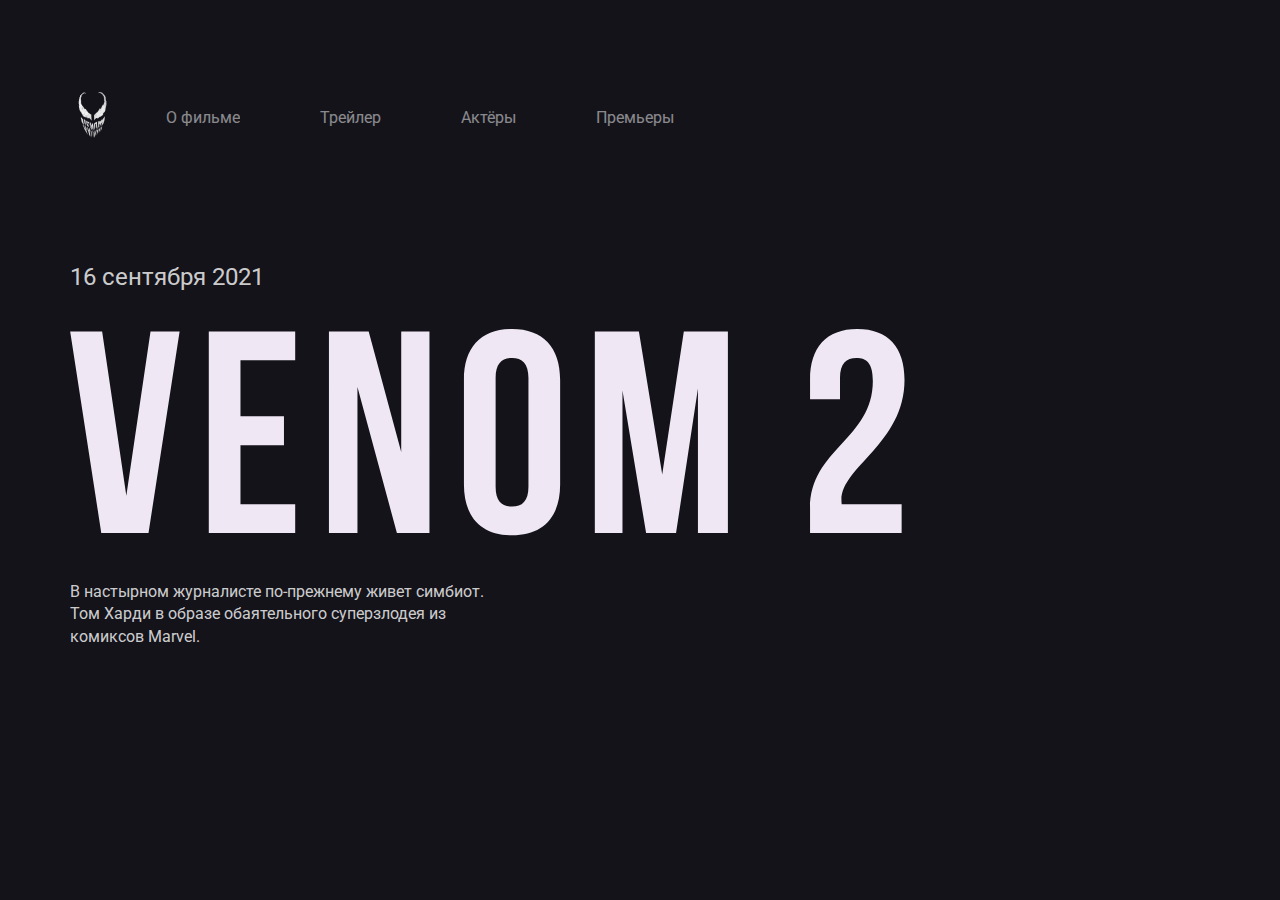
==== index.html @ 2ad24647 "Site main page preparation" ====
<!DOCTYPE html>
<html lang="ru">
<head>
  <meta charset="UTF-8">
  <meta http-equiv="X-UA-Compatible" content="IE=edge">
  <meta name="viewport" content="width=device-width, initial-scale=1.0">
  <title>Venom 2 - сайт о фильме</title>
  <link rel="preconnect" href="https://fonts.gstatic.com">
  <link href="https://fonts.googleapis.com/css2?family=Roboto:wght@400;700&display=swap" rel="stylesheet">
  <link rel="stylesheet" href="css/normalize.css">
  <link rel="stylesheet" href="css/style.css">
</head>
<body>
 <div class="container">
    <header class="header">
      <a href="#" class="logo-link">
        <img width="46" height="71" src="img/logo.png" alt="logo: venom" class="logo-image">
      </a>
      <nav class="nav">
        <ul class="nav-menu">
          <li class="nav-menu-item">
            <a href="#" class="nav-menu-link">О фильме</a>
          </li>
          <li class="nav-menu-item">
            <a href="#" class="nav-menu-link">Трейлер</a>
          </li>
          <li class="nav-menu-item">
            <a href="#" class="nav-menu-link">Актёры</a>
          </li>
          <li class="nav-menu-item">
            <a href="#" class="nav-menu-link">Премьеры</a>
          </li>
        </ul>
      </nav>
    </header>
    <div class="film">
      <div class="film-text">
        <span class="film-date">16 сентября 2021</span>
        <img src="img/Venom 2.svg" alt="logo: venom-2" class="film-logo">
        <p class="film-description">В настырном журналисте по-прежнему живет симбиот. Том Харди в образе обаятельного суперзлодея из комиксов Marvel.</p>
      </div>
      <!-- /.hero-text -->
    </div>
    <!-- /.hero -->
 </div>
</body>
</html>
---- css/style.css ----
body {
  font-family: "Roboto", sans-serif;
  background: #14131a;
  color: #ffffff;
  padding: 40px;
}
.container {
  max-width: 1140px;
  margin: auto;
}
.header {
  display: flex;
  align-items: center;
  padding-top: 40px;
  margin-bottom: 108px;
}
.logo-link {
  display: inline-block;
}
.nav-menu {
  margin: 0;
  padding: 0;
  list-style: none;
  display: flex;
}
.nav-menu-item {
  margin-right: 30px;
  padding-left: 50px;
}
.nav-menu-link {
  text-decoration: none;
  color: #ffffff;
  opacity: 0.5;
}
.film-date {
  display: block;
  font-size: 24px;
  line-height: 28px;
  color: rgba(255, 255, 255, 0.8);
  margin-bottom: 38px;
}
.film-description {
  margin-top: 40px;
  max-width: 423px;
  font-weight: normal;
  font-size: 16px;
  line-height: 140%;
  color: rgba(255, 255, 255, 0.8);
}
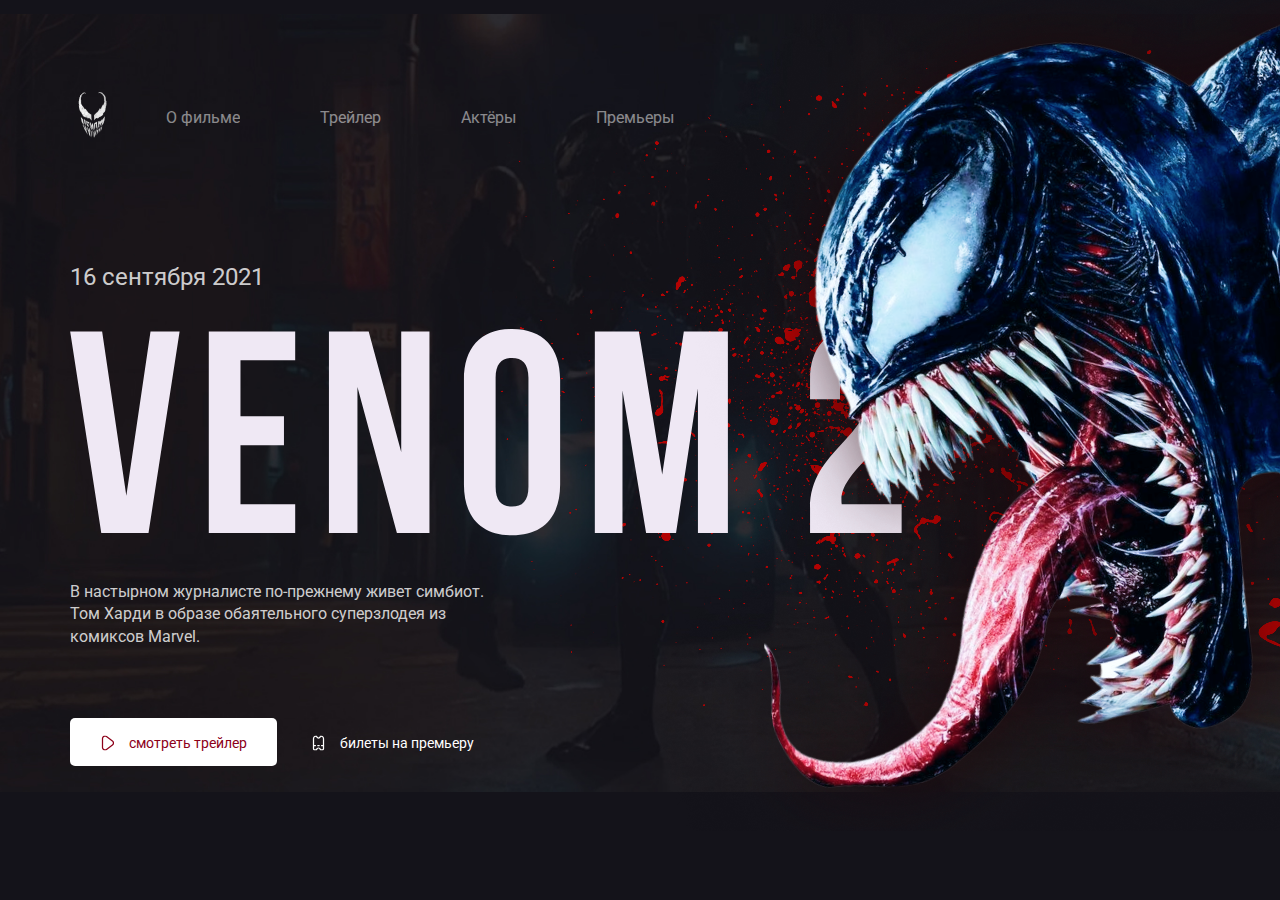
==== commit 2a5b2c79: "Background added" ====
--- a/index.html
+++ b/index.html
@@ -10,7 +10,7 @@
   <link rel="stylesheet" href="css/normalize.css">
   <link rel="stylesheet" href="css/style.css">
 </head>
-<body>
+<body class="blood">
  <div class="container">
     <header class="header">
       <a href="#" class="logo-link">
@@ -39,9 +39,20 @@
         <img src="img/Venom 2.svg" alt="logo: venom-2" class="film-logo">
         <p class="film-description">В настырном журналисте по-прежнему живет симбиот. Том Харди в образе обаятельного суперзлодея из комиксов Marvel.</p>
       </div>
-      <!-- /.hero-text -->
+      <!-- /.film-text -->
+      <div class="button-group">
+        <button class="button button-primary">
+          <img width="15" src="img/play.svg" alt="icon: play" class="button-icon">
+          <span class="button-text">смотреть трейлер</span>
+        </button>
+        <a href="trailer.html" class="button button-link">
+          <img width="15" src="img/ticket.svg" alt="icon: ticket" class="button-icon">
+          <span class="button-text">билеты на премьеру</span>
+        </a> 
+      </div>
     </div>
-    <!-- /.hero -->
+    <!-- /.film -->
  </div>
+ <img src="img/venom.png" alt="icon: venom" class="venom">
 </body>
 </html>--- a/css/style.css
+++ b/css/style.css
@@ -1,6 +1,5 @@
 body {
   font-family: "Roboto", sans-serif;
-  background: #14131a;
   color: #ffffff;
   padding: 40px;
 }
@@ -47,3 +46,43 @@
   line-height: 140%;
   color: rgba(255, 255, 255, 0.8);
 }
+.button {
+  padding: 15px 30px;
+  border: none;
+  border-radius: 5px;
+  text-decoration: none;
+  cursor: pointer;
+}
+
+.button-icon,
+.button-text {
+  display: inline-block;
+  vertical-align: middle;
+}
+
+.button-text {
+  font-size: 14px;
+  line-height: 16px;
+  margin-left: 10px;
+}
+
+.button-primary {
+  color: #8d0019;
+  background-color: #fff;
+}
+
+.button-link {
+  color: #fff;
+}
+.button-group {
+  margin-top: 70px;
+}
+.venom {
+  position: absolute;
+  top: 0;
+  right: 0;
+}
+.blood {
+  background: url(../img/blood.png) no-repeat top right,
+    #14131a url(../img/background.jpg) no-repeat center / 100%;
+}
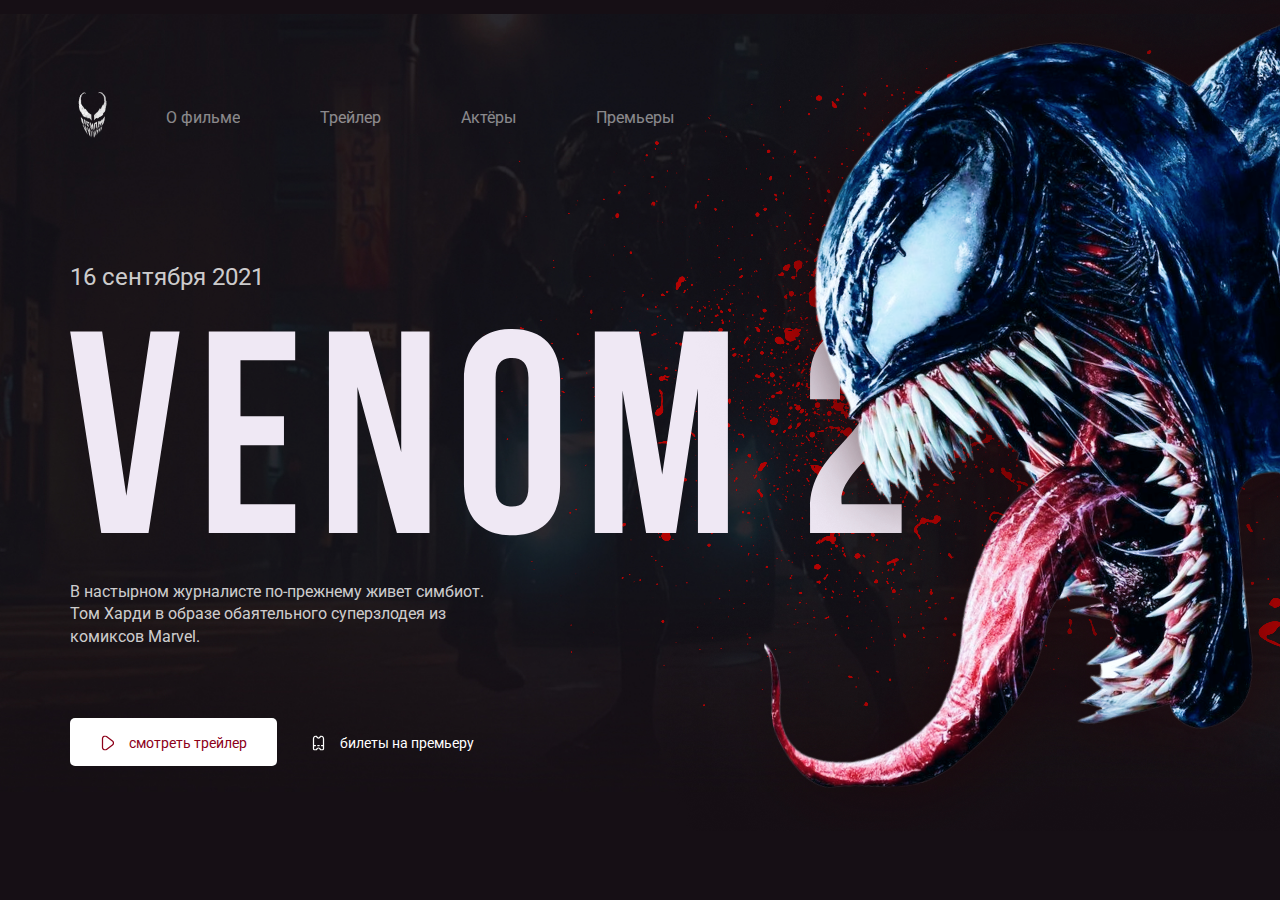
==== commit 603b91ea: "Main and about pages" ====
--- a/index.html
+++ b/index.html
@@ -4,7 +4,7 @@
   <meta charset="UTF-8">
   <meta http-equiv="X-UA-Compatible" content="IE=edge">
   <meta name="viewport" content="width=device-width, initial-scale=1.0">
-  <title>Venom 2 - сайт о фильме</title>
+  <title>Главная - Venom 2</title>
   <link rel="preconnect" href="https://fonts.gstatic.com">
   <link href="https://fonts.googleapis.com/css2?family=Roboto:wght@400;700&display=swap" rel="stylesheet">
   <link rel="stylesheet" href="css/normalize.css">
@@ -13,13 +13,13 @@
 <body class="blood">
  <div class="container">
     <header class="header">
-      <a href="#" class="logo-link">
+      <a href="index.html" class="logo-link">
         <img width="46" height="71" src="img/logo.png" alt="logo: venom" class="logo-image">
       </a>
       <nav class="nav">
         <ul class="nav-menu">
           <li class="nav-menu-item">
-            <a href="#" class="nav-menu-link">О фильме</a>
+            <a href="about.html" class="nav-menu-link">О фильме</a>
           </li>
           <li class="nav-menu-item">
             <a href="#" class="nav-menu-link">Трейлер</a>
--- a/css/style.css
+++ b/css/style.css
@@ -1,4 +1,5 @@
 body {
+  background: #160f15;
   font-family: "Roboto", sans-serif;
   color: #ffffff;
   padding: 40px;
@@ -84,5 +85,99 @@
 }
 .blood {
   background: url(../img/blood.png) no-repeat top right,
-    #14131a url(../img/background.jpg) no-repeat center / 100%;
+    #160f15 url(../img/background_2.jpg) no-repeat center / 100%;
 }
+.primary-bg {
+  background: #160f15 url(../img/background_2.jpg) no-repeat center / 100%;
+}
+.content {
+  display: flex;
+}
+.col {
+  flex-basis: 50%;
+}
+.content-title {
+  font-weight: bold;
+  font-size: 36px;
+  line-height: 42px;
+  color: rgba(255, 255, 255, 0.8);
+  margin-bottom: 20px;
+}
+.content-text {
+  max-width: 423px;
+  font-size: 16px;
+  line-height: 140%;
+  color: rgba(255, 255, 255, 0.8);
+  margin-bottom: 30px;
+}
+.content-subtitle {
+  font-size: 16px;
+  line-height: 140%;
+  color: rgba(255, 255, 255, 0.8);
+  margin-bottom: 15px;
+  margin-top: 0;
+}
+.list {
+  list-style-type: none;
+  /*font-size: 16px;
+  line-height: 140%;
+  color: rgba(255, 255, 255, 0.8);*/
+  padding: 0;
+}
+.list-item {
+  line-height: 1.5;
+}
+.column-2 {
+  -webkit-column-count: 2;
+  -moz-column-count: 2;
+  column-count: 2;
+  -webkit-column-gap: 20px;
+  -moz-column-gap: 20px;
+  column-gap: 20px;
+  max-width: 320px;
+}
+
+.content .trailer {
+  width: 356px;
+  height: 205px;
+  background: url("../img/trailer-cover.jpg") no-repeat center / contain;
+  border-radius: 5px;
+  display: flex;
+  align-items: center;
+  justify-content: center;
+  margin-top: 33px;
+}
+
+.trailer .play {
+  width: 45px;
+  height: 45px;
+  border-radius: 50%;
+  border: none;
+  cursor: pointer;
+}
+
+.trailer .play-icon {
+  transform: translate(1px, 2px);
+}
+
+.poster-wrapper {
+  display: flex;
+  align-items: start;
+}
+.poster {
+  width: 362px;
+  height: 543px;
+  border-radius: 5px;
+  margin-right: 30px;
+}
+
+.poster-wrapper .content-subtitle {
+  margin-bottom: 5px;
+}
+.poster-wrapper .content-text {
+}
+
+.poster-wrapper .list {
+  margin: 0;
+  margin-bottom: 20px;
+}
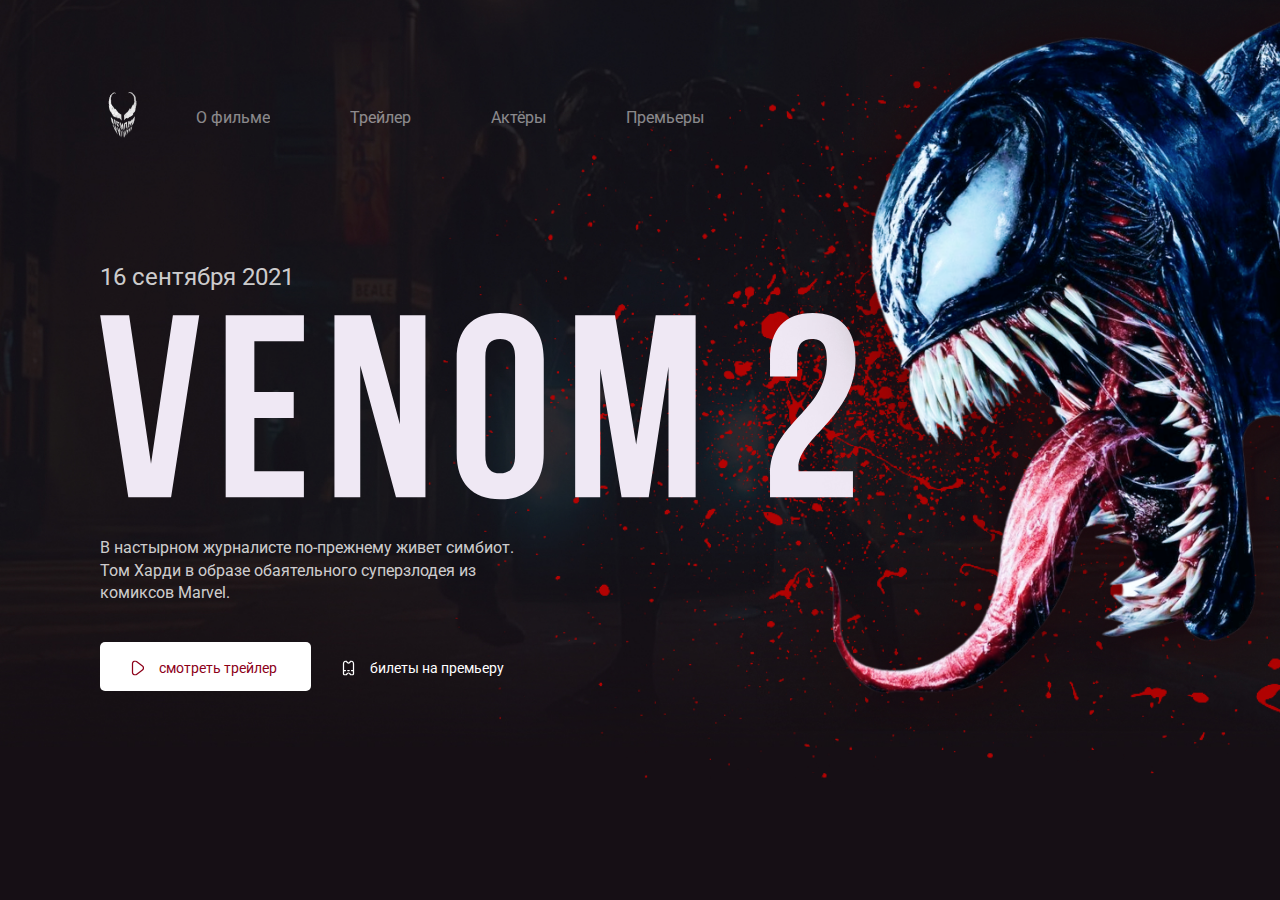
==== commit 179fd23a: "Some adaptive added. No menu yet" ====
--- a/index.html
+++ b/index.html
@@ -7,8 +7,11 @@
   <title>Главная - Venom 2</title>
   <link rel="preconnect" href="https://fonts.gstatic.com">
   <link href="https://fonts.googleapis.com/css2?family=Roboto:wght@400;700&display=swap" rel="stylesheet">
+  <link rel="stylesheet" href="css/jquery.fancybox.min.css">
   <link rel="stylesheet" href="css/normalize.css">
   <link rel="stylesheet" href="css/style.css">
+  <script src="https://cdn.jsdelivr.net/npm/jquery@3.5.1/dist/jquery.min.js" defer></script>
+  <script src="/js/jquery.fancybox.min.js" defer></script>
 </head>
 <body class="blood">
  <div class="container">
@@ -17,6 +20,10 @@
         <img width="46" height="71" src="img/logo.png" alt="logo: venom" class="logo-image">
       </a>
       <nav class="nav">
+        <button class="menu-button">
+          <span class="menu-button-text">меню</span>
+          <img src="img/menu.svg" alt="icon: burger menu" class="menu-button-icon">
+        </button>
         <ul class="nav-menu">
           <li class="nav-menu-item">
             <a href="about.html" class="nav-menu-link">О фильме</a>
@@ -41,10 +48,10 @@
       </div>
       <!-- /.film-text -->
       <div class="button-group">
-        <button class="button button-primary">
+        <a class="button button-primary" data-fancybox href="https://www.youtube.com/watch?v=Othd8W8o3t0">
           <img width="15" src="img/play.svg" alt="icon: play" class="button-icon">
           <span class="button-text">смотреть трейлер</span>
-        </button>
+        </a>
         <a href="trailer.html" class="button button-link">
           <img width="15" src="img/ticket.svg" alt="icon: ticket" class="button-icon">
           <span class="button-text">билеты на премьеру</span>
--- a/css/style.css
+++ b/css/style.css
@@ -5,8 +5,16 @@
   padding: 40px;
 }
 .container {
-  max-width: 1140px;
+  /* max-width: 1140px; */
+  width: 90%;
   margin: auto;
+}
+.venom {
+  position: absolute;
+  top: 0;
+  right: 0;
+  max-width: 728px;
+  width: 50%;
 }
 .header {
   display: flex;
@@ -37,15 +45,18 @@
   font-size: 24px;
   line-height: 28px;
   color: rgba(255, 255, 255, 0.8);
-  margin-bottom: 38px;
+  margin-bottom: 2%;
 }
 .film-description {
-  margin-top: 40px;
+  margin-top: 3%;
   max-width: 423px;
   font-weight: normal;
   font-size: 16px;
   line-height: 140%;
   color: rgba(255, 255, 255, 0.8);
+}
+.film-logo {
+  width: 70%;
 }
 .button {
   padding: 15px 30px;
@@ -76,15 +87,10 @@
   color: #fff;
 }
 .button-group {
-  margin-top: 70px;
-}
-.venom {
-  position: absolute;
-  top: 0;
-  right: 0;
+  margin-top: 5%;
 }
 .blood {
-  background: url(../img/blood.png) no-repeat top right,
+  background: url(../img/blood.png) no-repeat top right / 70%,
     #160f15 url(../img/background_2.jpg) no-repeat center / 100%;
 }
 .primary-bg {
@@ -174,10 +180,57 @@
 .poster-wrapper .content-subtitle {
   margin-bottom: 5px;
 }
-.poster-wrapper .content-text {
-}
-
 .poster-wrapper .list {
   margin: 0;
   margin-bottom: 20px;
 }
+.menu-button {
+  display: none;
+}
+@media (max-width: 806px) {
+  .blood {
+    background: #160f15;
+  }
+  .venom {
+    top: 20%;
+  }
+  .nav-menu-item {
+    margin-right: 10px;
+    padding-left: 20px;
+  }
+}
+
+@media (max-width: 576px) {
+  .nav-menu {
+    display: none;
+  }
+  .nav {
+    margin-left: auto;
+  }
+  .nav-menu-item {
+    margin-right: 10px;
+    padding-left: 20px;
+  }
+  .menu-button {
+    display: flex;
+    align-items: center;
+    justify-content: center;
+    padding: 10px;
+    border: none;
+    background-color: #160f15;
+    cursor: pointer;
+    color: #fff;
+  }
+  .menu-button-text {
+    margin-right: 10px;
+  }
+  .button-group {
+    display: flex;
+    align-items: center;
+    justify-content: center;
+    flex-direction: column;
+  }
+  .film-text {
+    text-align: center;
+  }
+}
